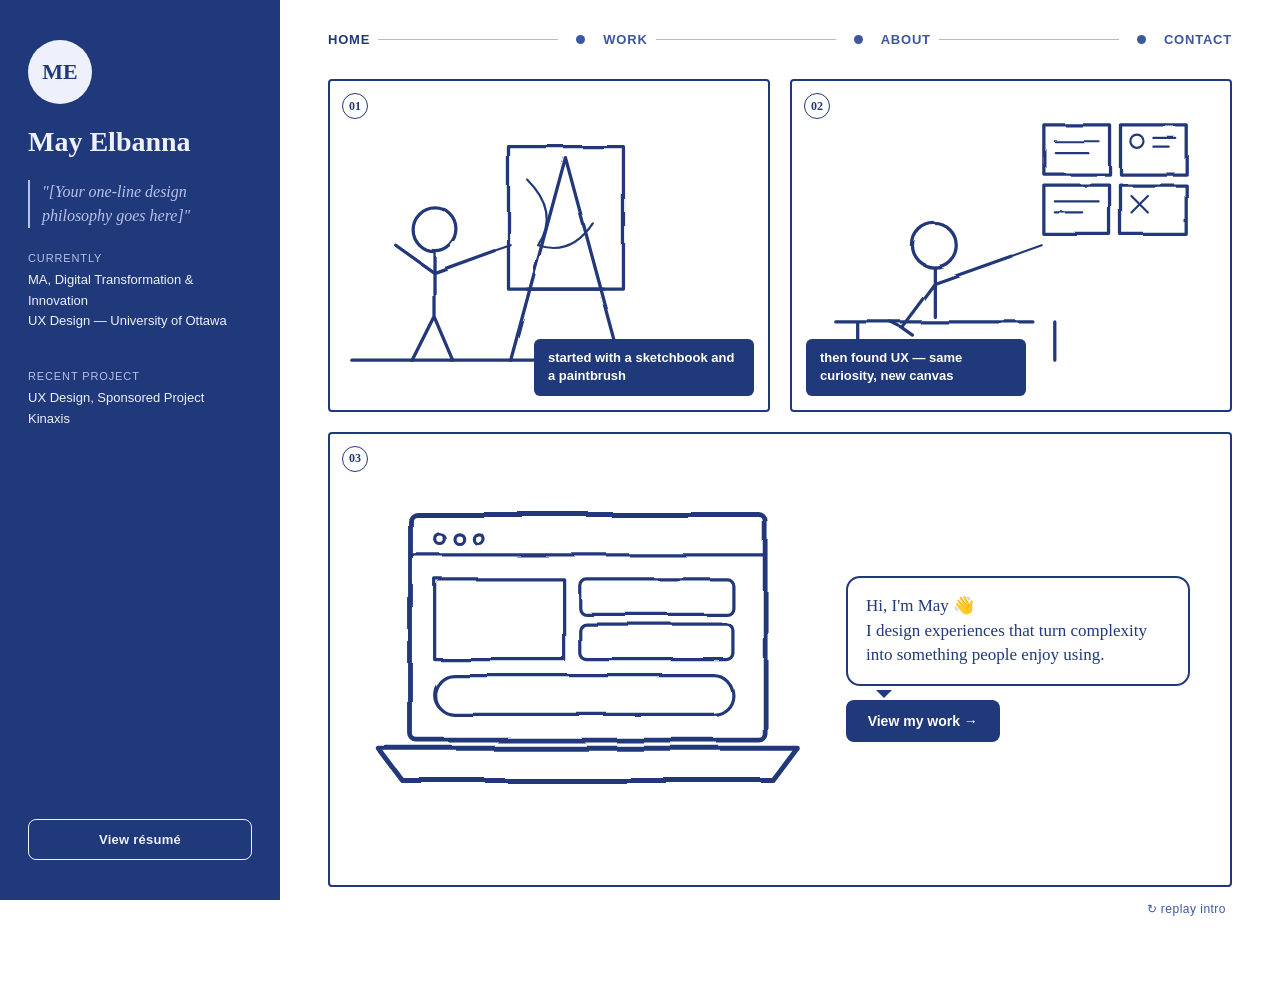
==== index.html @ 6a93ee84 "Add files via upload" ====
<!doctype html>
<html lang="en">
<head>
<meta charset="utf-8">
<meta name="viewport" content="width=device-width, initial-scale=1">
<title>May Elbanna — UX Designer</title>
<link rel="stylesheet" href="styles.css">
</head>
<body>
<div class="layout">

  <aside class="sidebar">
    <a href="index.html" class="avatar">ME</a>
    <h1><a href="index.html">May Elbanna</a></h1>
    <p class="tagline">"[Your one-line design philosophy goes here]"</p>

    <div class="meta-block">
      <div class="meta-label">Currently</div>
      <div>MA, Digital Transformation &amp; Innovation<br>UX Design — University of Ottawa</div>
    </div>

    <div class="meta-block">
      <div class="meta-label">Recent project</div>
      <div>UX Design, Sponsored Project<br>Kinaxis</div>
    </div>

    <div class="sidebar-spacer"></div>
    <a href="resume.pdf" class="resume-btn">View résumé</a>
  </aside>

  <main>
    <nav class="topnav" aria-label="Section navigation">
      <div class="nav-item"><a href="index.html" class="active">home</a></div>
      <div class="nav-line"></div>
      <div class="nav-item"><span class="nav-dot"></span><a href="work.html">work</a></div>
      <div class="nav-line"></div>
      <div class="nav-item"><span class="nav-dot"></span><a href="about.html">about</a></div>
      <div class="nav-line"></div>
      <div class="nav-item"><span class="nav-dot"></span><a href="contact.html">contact</a></div>
    </nav>

    <h2 style="position:absolute;left:-9999px;">May Elbanna — introduction comic strip</h2>

    <div class="comic" id="comicStrip">

      <!-- Panel 1: Fine Arts era -->
      <div class="panel panel-1">
        <span class="panel-number">01</span>
        <svg viewBox="0 0 400 300" role="img" aria-label="Illustration of May painting at an easel">
          <defs>
            <filter id="sketchy1" x="-20%" y="-20%" width="140%" height="140%">
              <feTurbulence type="fractalNoise" baseFrequency="0.018" numOctaves="2" seed="4" result="noise"/>
              <feDisplacementMap in="SourceGraphic" in2="noise" scale="3"/>
            </filter>
          </defs>
          <g fill="none" stroke="var(--ink)" stroke-width="3" stroke-linecap="round" stroke-linejoin="round" filter="url(#sketchy1)">
            <line x1="20" y1="255" x2="380" y2="255"/>
            <path d="M215,70 L165,255 M215,70 L265,255 M180,190 L250,190"/>
            <rect x="163" y="60" width="105" height="130"/>
            <path d="M180,90 Q210,120 190,150 Q220,160 240,130" stroke-width="2"/>
            <circle cx="95" cy="135" r="20"/>
            <path d="M95,155 L95,215 M95,175 L60,150 M95,175 L150,155 M95,215 L75,255 M95,215 L112,255"/>
            <path d="M150,155 L165,150" stroke-width="2"/>
          </g>
        </svg>
        <div class="panel-caption">started with a sketchbook and a paintbrush</div>
      </div>

      <!-- Panel 2: transition to UX -->
      <div class="panel panel-2">
        <span class="panel-number">02</span>
        <svg viewBox="0 0 400 300" role="img" aria-label="Illustration of May pinning wireframe sketches to a wall">
          <defs>
            <filter id="sketchy2" x="-20%" y="-20%" width="140%" height="140%">
              <feTurbulence type="fractalNoise" baseFrequency="0.018" numOctaves="2" seed="9" result="noise"/>
              <feDisplacementMap in="SourceGraphic" in2="noise" scale="3"/>
            </filter>
          </defs>
          <g fill="none" stroke="var(--ink)" stroke-width="3" stroke-linecap="round" stroke-linejoin="round" filter="url(#sketchy2)">
            <rect x="230" y="40" width="60" height="45"/>
            <path d="M240,55 h40 M240,65 h30" stroke-width="2"/>
            <rect x="300" y="40" width="60" height="45"/>
            <circle cx="315" cy="55" r="6" stroke-width="2"/>
            <path d="M330,52 h20 M330,60 h14" stroke-width="2"/>
            <rect x="230" y="95" width="60" height="45"/>
            <path d="M240,110 h40 M240,120 h25" stroke-width="2"/>
            <rect x="300" y="95" width="60" height="45"/>
            <path d="M310,105 l15,15 M325,105 l-15,15" stroke-width="2"/>
            <path d="M40,220 h180 M60,220 v35 M240,220 v35"/>
            <circle cx="130" cy="150" r="20"/>
            <path d="M130,170 L130,215 M130,185 L100,225 M130,185 L200,160 M100,225 L90,220 M100,225 L110,232"/>
            <path d="M200,160 L228,150" stroke-width="2"/>
          </g>
        </svg>
        <div class="panel-caption">then found UX — same curiosity, new canvas</div>
      </div>

      <!-- Panel 3: now / UX screen + CTA -->
      <div class="panel panel-3">
        <span class="panel-number">03</span>
        <svg viewBox="0 0 300 260" role="img" aria-label="Illustration of a laptop showing a simple interface">
          <defs>
            <filter id="sketchy3" x="-20%" y="-20%" width="140%" height="140%">
              <feTurbulence type="fractalNoise" baseFrequency="0.018" numOctaves="2" seed="14" result="noise"/>
              <feDisplacementMap in="SourceGraphic" in2="noise" scale="3"/>
            </filter>
          </defs>
          <g fill="none" stroke="var(--ink)" stroke-width="3" stroke-linecap="round" stroke-linejoin="round" filter="url(#sketchy3)">
            <rect x="40" y="40" width="220" height="140" rx="4"/>
            <path d="M20,185 h260 l-15,20 h-230 z"/>
            <circle cx="58" cy="55" r="3" stroke-width="2"/>
            <circle cx="70" cy="55" r="3" stroke-width="2"/>
            <circle cx="82" cy="55" r="3" stroke-width="2"/>
            <line x1="40" y1="65" x2="260" y2="65" stroke-width="2"/>
            <rect x="55" y="80" width="80" height="50" stroke-width="2"/>
            <rect x="145" y="80" width="95" height="22" rx="4" stroke-width="2"/>
            <rect x="145" y="108" width="95" height="22" rx="4" stroke-width="2"/>
            <rect x="55" y="140" width="185" height="24" rx="12" stroke-width="2"/>
          </g>
        </svg>
        <div class="panel-3-copy">
          <div class="bubble">Hi, I'm May 👋<br>I design experiences that turn complexity into something people enjoy using.</div>
          <a href="work.html" class="cta">View my work →</a>
        </div>
      </div>

    </div>

    <div class="replay-row">
      <button class="replay-btn" id="replayBtn" aria-label="Replay intro animation">↻ replay intro</button>
    </div>

  </main>
</div>

<script>
  document.getElementById('replayBtn').addEventListener('click', function(){
    var animated = document.querySelectorAll('.panel, .bubble, .cta');
    animated.forEach(function(el){
      el.style.animation = 'none';
      void el.offsetWidth;
      el.style.animation = '';
    });
  });
</script>
</body>
</html>
---- styles.css ----
:root{
  --ink:#20397a;
  --ink-soft:#3c56a0;
  --bg:#ffffff;
  --panel-bg:#ffffff;
  --sidebar-bg:#20397a;
  --sidebar-text:#eef1fb;
  --sidebar-text-dim:#b7c2e8;
  --caption-bg:#20397a;
  --caption-text:#ffffff;
  --button-bg:#20397a;
  --button-text:#ffffff;
  --card-dash:#3c56a0;
  --font-display: Georgia, 'Times New Roman', serif;
  --font-body: -apple-system, BlinkMacSystemFont, 'Segoe UI', sans-serif;
}
@media (prefers-color-scheme: dark){
  :root:not([data-theme="light"]){
    --ink:#b9c8f5;
    --ink-soft:#8ea0da;
    --bg:#0e1424;
    --panel-bg:#141b30;
    --sidebar-bg:#0a0f1e;
    --sidebar-text:#e7ebfa;
    --sidebar-text-dim:#8b96c0;
    --caption-bg:#b9c8f5;
    --caption-text:#0e1424;
    --button-bg:#b9c8f5;
    --button-text:#0e1424;
    --card-dash:#3c4f8f;
  }
}
:root[data-theme="dark"]{
  --ink:#b9c8f5;
  --ink-soft:#8ea0da;
  --bg:#0e1424;
  --panel-bg:#141b30;
  --sidebar-bg:#0a0f1e;
  --sidebar-text:#e7ebfa;
  --sidebar-text-dim:#8b96c0;
  --caption-bg:#b9c8f5;
  --caption-text:#0e1424;
  --button-bg:#b9c8f5;
  --button-text:#0e1424;
  --card-dash:#3c4f8f;
}

*{box-sizing:border-box;}
body{
  margin:0;
  background:var(--bg);
  font-family:var(--font-body);
  color:var(--ink);
}
a{color:inherit;}

.layout{
  display:grid;
  grid-template-columns:280px 1fr;
  min-height:100vh;
}

/* ---------- Sidebar ---------- */
.sidebar{
  background:var(--sidebar-bg);
  color:var(--sidebar-text);
  padding:40px 28px;
  display:flex;
  flex-direction:column;
  gap:22px;
  position:sticky;
  top:0;
  height:100vh;
}
.avatar{
  width:64px;height:64px;border-radius:50%;
  background:var(--sidebar-text);
  color:var(--sidebar-bg);
  display:flex;align-items:center;justify-content:center;
  font-family:var(--font-display);
  font-size:22px;font-weight:700;
  flex-shrink:0;
  text-decoration:none;
}
.sidebar h1{
  font-family:var(--font-display);
  font-size:28px;
  line-height:1.15;
  margin:0;
}
.sidebar h1 a{text-decoration:none;}
.tagline{
  font-family:var(--font-display);
  font-style:italic;
  font-size:16px;
  line-height:1.5;
  color:var(--sidebar-text-dim);
  margin:0;
  border-left:2px solid var(--sidebar-text-dim);
  padding-left:12px;
}
.meta-block{font-size:13px;line-height:1.6;}
.meta-label{
  text-transform:uppercase;
  letter-spacing:.08em;
  font-size:11px;
  color:var(--sidebar-text-dim);
  margin-bottom:2px;
}
.meta-block + .meta-block{margin-top:14px;}
.sidebar-spacer{flex:1;}
.resume-btn{
  display:inline-block;
  text-align:center;
  padding:12px 16px;
  border:1.5px solid var(--sidebar-text);
  border-radius:8px;
  text-decoration:none;
  font-size:13px;
  font-weight:600;
  letter-spacing:.02em;
}
.resume-btn:hover{background:var(--sidebar-text);color:var(--sidebar-bg);}

/* ---------- Main / Nav ---------- */
main{padding:0 0 80px;}
.topnav{
  display:flex;
  align-items:center;
  gap:0;
  padding:32px 48px 8px;
}
.topnav a{
  text-decoration:none;
  font-size:13px;
  letter-spacing:.06em;
  text-transform:uppercase;
  color:var(--ink-soft);
  font-weight:600;
}
.topnav a.active{color:var(--ink);}
.nav-dot{
  width:9px;height:9px;border-radius:50%;
  background:var(--ink-soft);
  margin:0 10px;
  flex-shrink:0;
}
.nav-dot.active{background:var(--ink);width:12px;height:12px;}
.nav-line{flex:1;height:1px;background:var(--ink-soft);opacity:.4;margin:0 8px;}
.nav-item{display:flex;align-items:center;gap:8px;}

/* ---------- Comic strip (home only) ---------- */
.comic{
  padding:24px 48px 0;
  display:grid;
  grid-template-columns:1fr 1fr;
  grid-template-rows:auto auto;
  gap:20px;
}
.panel{
  background:var(--panel-bg);
  border:2px solid var(--ink);
  border-radius:4px;
  position:relative;
  overflow:hidden;
  opacity:0;
  transform:translateY(24px);
  animation:panelIn .6s ease forwards;
}
.panel-1{animation-delay:.1s;}
.panel-2{animation-delay:.4s;}
.panel-3{grid-column:1 / -1;animation-delay:.7s;}
@keyframes panelIn{
  to{opacity:1;transform:translateY(0);}
}
.panel-number{
  position:absolute;top:12px;left:12px;
  width:26px;height:26px;border-radius:50%;
  border:1.5px solid var(--ink);
  display:flex;align-items:center;justify-content:center;
  font-size:12px;font-weight:700;
  font-family:var(--font-display);
  background:var(--panel-bg);
  z-index:2;
}
.panel svg{display:block;width:100%;height:auto;}
.panel-caption{
  position:absolute;
  background:var(--caption-bg);
  color:var(--caption-text);
  font-size:13px;
  font-weight:600;
  line-height:1.4;
  padding:10px 14px;
  border-radius:6px;
  max-width:220px;
}
.panel-1 .panel-caption{bottom:14px;right:14px;}
.panel-2 .panel-caption{bottom:14px;left:14px;}

.panel-3{display:grid;grid-template-columns:1.3fr 1fr;align-items:center;padding:8px;}
.panel-3 svg{padding:8px;}
.panel-3-copy{
  display:flex;flex-direction:column;
  gap:14px;
  padding:16px 32px 16px 8px;
}
.bubble{
  background:var(--panel-bg);
  border:2px solid var(--ink);
  border-radius:14px;
  padding:16px 18px;
  font-family:var(--font-display);
  font-size:17px;
  line-height:1.45;
  position:relative;
  opacity:0;
  transform:scale(.6);
  animation:bubblePop .5s ease forwards;
  animation-delay:1.3s;
}
.bubble::after{
  content:"";
  position:absolute;
  left:28px;bottom:-14px;
  width:0;height:0;
  border:8px solid transparent;
  border-top-color:var(--ink);
  border-bottom:0;
}
@keyframes bubblePop{
  0%{opacity:0;transform:scale(.6);}
  70%{opacity:1;transform:scale(1.06);}
  100%{opacity:1;transform:scale(1);}
}
.cta{
  display:inline-flex;
  align-items:center;
  gap:8px;
  width:fit-content;
  background:var(--button-bg);
  color:var(--button-text);
  border:none;
  border-radius:8px;
  padding:13px 22px;
  font-size:14px;
  font-weight:700;
  text-decoration:none;
  cursor:pointer;
  opacity:0;
  animation:panelIn .5s ease forwards;
  animation-delay:1.6s;
}
.cta:hover{opacity:.85 !important;}

.replay-row{
  padding:14px 48px 0;
  display:flex;justify-content:flex-end;
}
.replay-btn{
  background:none;border:none;
  color:var(--ink-soft);
  font-size:12px;
  letter-spacing:.04em;
  cursor:pointer;
  display:flex;align-items:center;gap:6px;
}
.replay-btn:hover{color:var(--ink);}

/* ---------- Generic page header ---------- */
.page-header{padding:24px 48px 0;}
.page-header h2{
  font-family:var(--font-display);
  font-size:32px;
  margin:0 0 8px;
}
.page-header p{
  color:var(--ink-soft);
  font-size:15px;
  max-width:520px;
  line-height:1.6;
  margin:0;
}

/* ---------- Work page: project cards ---------- */
.project-grid{
  padding:32px 48px 0;
  display:grid;
  grid-template-columns:repeat(auto-fill, minmax(280px, 1fr));
  gap:24px;
}
.project-card{
  border:2px solid var(--ink);
  border-radius:8px;
  padding:24px;
  background:var(--panel-bg);
  display:flex;
  flex-direction:column;
  gap:10px;
  min-height:200px;
}
.project-card.placeholder{
  border-style:dashed;
  border-color:var(--card-dash);
  color:var(--ink-soft);
  justify-content:center;
  align-items:center;
  text-align:center;
  font-size:13px;
}
.project-tag{
  font-size:11px;
  text-transform:uppercase;
  letter-spacing:.08em;
  color:var(--ink-soft);
  font-weight:700;
}
.project-card h3{
  font-family:var(--font-display);
  font-size:20px;
  margin:0;
}
.project-card p{
  font-size:14px;
  line-height:1.5;
  color:var(--ink-soft);
  margin:0;
  flex:1;
}
.project-status{
  font-size:12px;
  font-weight:700;
  color:var(--ink);
  text-transform:uppercase;
  letter-spacing:.04em;
}

/* ---------- About page ---------- */
.about-content{
  padding:32px 48px 0;
  display:flex;
  flex-direction:column;
  gap:40px;
  max-width:640px;
}
.about-bio{
  font-size:16px;
  line-height:1.7;
}
.timeline-block h3{
  font-family:var(--font-display);
  font-size:18px;
  margin:0 0 14px;
}
.timeline-item{
  display:grid;
  grid-template-columns:150px 1fr;
  gap:16px;
  font-size:14px;
  padding:10px 0;
  border-bottom:1px solid var(--ink-soft);
}
.timeline-item:last-child{border-bottom:none;}
.timeline-date{color:var(--ink-soft);}
.timeline-role{font-weight:700;}
.timeline-org{color:var(--ink-soft);}

/* ---------- Contact page ---------- */
.contact-content{
  padding:32px 48px 0;
  display:flex;
  flex-direction:column;
  gap:16px;
  max-width:420px;
}
.contact-row{
  display:flex;
  justify-content:space-between;
  align-items:center;
  padding:16px 20px;
  border:2px solid var(--ink);
  border-radius:8px;
  font-size:14px;
  text-decoration:none;
}
.contact-row span:first-child{color:var(--ink-soft);text-transform:uppercase;font-size:11px;letter-spacing:.06em;}
.contact-row span:last-child{font-weight:700;}

@media (max-width:860px){
  .layout{grid-template-columns:1fr;}
  .sidebar{position:relative;height:auto;flex-direction:row;flex-wrap:wrap;align-items:center;}
  .sidebar-spacer{display:none;}
  .comic{grid-template-columns:1fr;padding:20px 20px 0;}
  .panel-3{grid-template-columns:1fr;}
  .topnav{padding:24px 20px 8px;flex-wrap:wrap;}
  .replay-row{padding:14px 20px 0;}
  .page-header{padding:24px 20px 0;}
  .project-grid{padding:24px 20px 0;}
  .about-content{padding:24px 20px 0;}
  .contact-content{padding:24px 20px 0;}
}
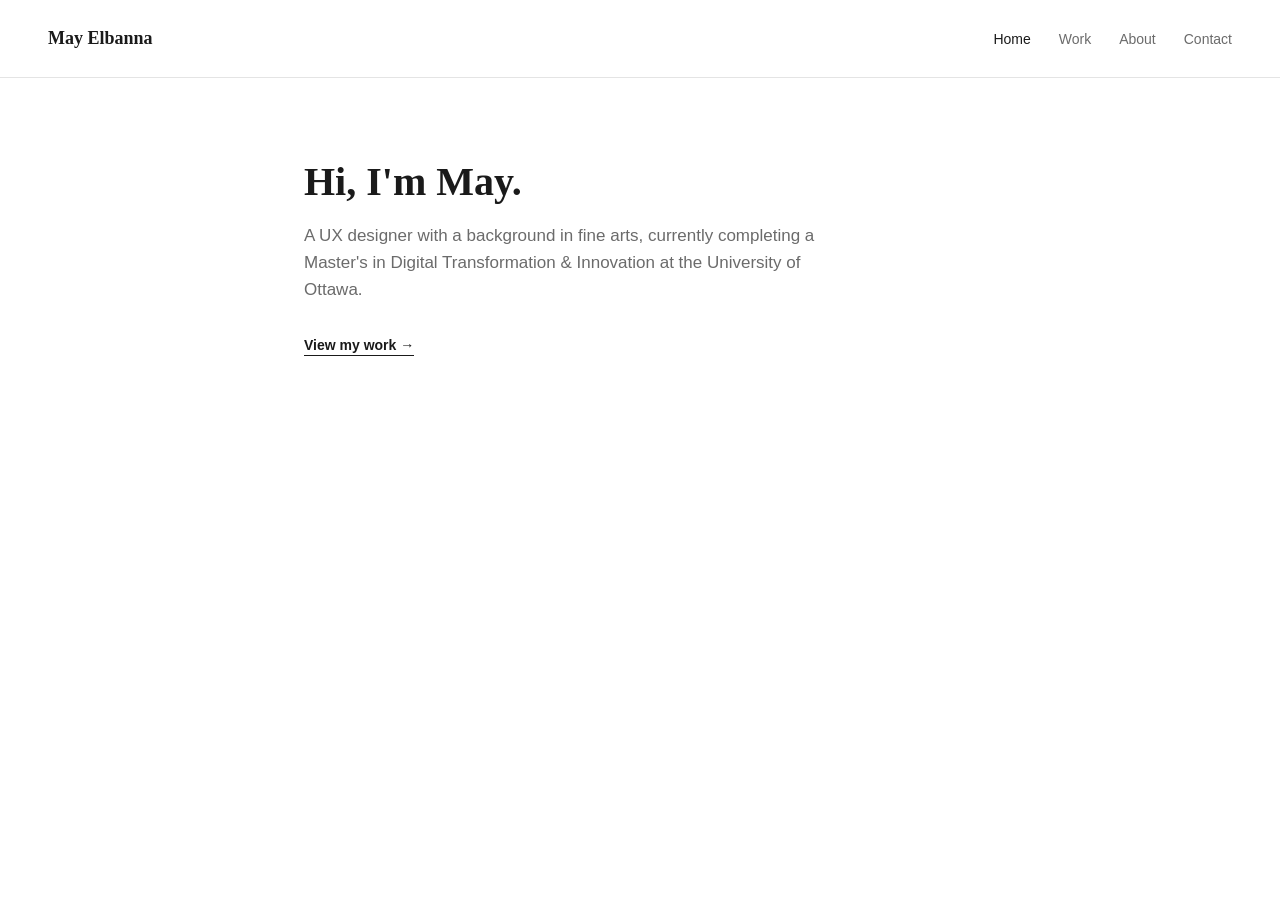
==== commit 21ab00c5: "Add files via upload" ====
--- a/index.html
+++ b/index.html
@@ -7,141 +7,24 @@
 <link rel="stylesheet" href="styles.css">
 </head>
 <body>
-<div class="layout">
 
-  <aside class="sidebar">
-    <a href="index.html" class="avatar">ME</a>
-    <h1><a href="index.html">May Elbanna</a></h1>
-    <p class="tagline">"[Your one-line design philosophy goes here]"</p>
+<nav class="topnav">
+  <a href="index.html" class="name">May Elbanna</a>
+  <div class="links">
+    <a href="index.html" class="nav-link active">Home</a>
+    <a href="work.html" class="nav-link">Work</a>
+    <a href="about.html" class="nav-link">About</a>
+    <a href="contact.html" class="nav-link">Contact</a>
+  </div>
+</nav>
 
-    <div class="meta-block">
-      <div class="meta-label">Currently</div>
-      <div>MA, Digital Transformation &amp; Innovation<br>UX Design — University of Ottawa</div>
-    </div>
+<main>
+  <div class="hero">
+    <h1>Hi, I'm May.</h1>
+    <p>A UX designer with a background in fine arts, currently completing a Master's in Digital Transformation &amp; Innovation at the University of Ottawa.</p>
+    <a href="work.html" class="cta">View my work →</a>
+  </div>
+</main>
 
-    <div class="meta-block">
-      <div class="meta-label">Recent project</div>
-      <div>UX Design, Sponsored Project<br>Kinaxis</div>
-    </div>
-
-    <div class="sidebar-spacer"></div>
-    <a href="resume.pdf" class="resume-btn">View résumé</a>
-  </aside>
-
-  <main>
-    <nav class="topnav" aria-label="Section navigation">
-      <div class="nav-item"><a href="index.html" class="active">home</a></div>
-      <div class="nav-line"></div>
-      <div class="nav-item"><span class="nav-dot"></span><a href="work.html">work</a></div>
-      <div class="nav-line"></div>
-      <div class="nav-item"><span class="nav-dot"></span><a href="about.html">about</a></div>
-      <div class="nav-line"></div>
-      <div class="nav-item"><span class="nav-dot"></span><a href="contact.html">contact</a></div>
-    </nav>
-
-    <h2 style="position:absolute;left:-9999px;">May Elbanna — introduction comic strip</h2>
-
-    <div class="comic" id="comicStrip">
-
-      <!-- Panel 1: Fine Arts era -->
-      <div class="panel panel-1">
-        <span class="panel-number">01</span>
-        <svg viewBox="0 0 400 300" role="img" aria-label="Illustration of May painting at an easel">
-          <defs>
-            <filter id="sketchy1" x="-20%" y="-20%" width="140%" height="140%">
-              <feTurbulence type="fractalNoise" baseFrequency="0.018" numOctaves="2" seed="4" result="noise"/>
-              <feDisplacementMap in="SourceGraphic" in2="noise" scale="3"/>
-            </filter>
-          </defs>
-          <g fill="none" stroke="var(--ink)" stroke-width="3" stroke-linecap="round" stroke-linejoin="round" filter="url(#sketchy1)">
-            <line x1="20" y1="255" x2="380" y2="255"/>
-            <path d="M215,70 L165,255 M215,70 L265,255 M180,190 L250,190"/>
-            <rect x="163" y="60" width="105" height="130"/>
-            <path d="M180,90 Q210,120 190,150 Q220,160 240,130" stroke-width="2"/>
-            <circle cx="95" cy="135" r="20"/>
-            <path d="M95,155 L95,215 M95,175 L60,150 M95,175 L150,155 M95,215 L75,255 M95,215 L112,255"/>
-            <path d="M150,155 L165,150" stroke-width="2"/>
-          </g>
-        </svg>
-        <div class="panel-caption">started with a sketchbook and a paintbrush</div>
-      </div>
-
-      <!-- Panel 2: transition to UX -->
-      <div class="panel panel-2">
-        <span class="panel-number">02</span>
-        <svg viewBox="0 0 400 300" role="img" aria-label="Illustration of May pinning wireframe sketches to a wall">
-          <defs>
-            <filter id="sketchy2" x="-20%" y="-20%" width="140%" height="140%">
-              <feTurbulence type="fractalNoise" baseFrequency="0.018" numOctaves="2" seed="9" result="noise"/>
-              <feDisplacementMap in="SourceGraphic" in2="noise" scale="3"/>
-            </filter>
-          </defs>
-          <g fill="none" stroke="var(--ink)" stroke-width="3" stroke-linecap="round" stroke-linejoin="round" filter="url(#sketchy2)">
-            <rect x="230" y="40" width="60" height="45"/>
-            <path d="M240,55 h40 M240,65 h30" stroke-width="2"/>
-            <rect x="300" y="40" width="60" height="45"/>
-            <circle cx="315" cy="55" r="6" stroke-width="2"/>
-            <path d="M330,52 h20 M330,60 h14" stroke-width="2"/>
-            <rect x="230" y="95" width="60" height="45"/>
-            <path d="M240,110 h40 M240,120 h25" stroke-width="2"/>
-            <rect x="300" y="95" width="60" height="45"/>
-            <path d="M310,105 l15,15 M325,105 l-15,15" stroke-width="2"/>
-            <path d="M40,220 h180 M60,220 v35 M240,220 v35"/>
-            <circle cx="130" cy="150" r="20"/>
-            <path d="M130,170 L130,215 M130,185 L100,225 M130,185 L200,160 M100,225 L90,220 M100,225 L110,232"/>
-            <path d="M200,160 L228,150" stroke-width="2"/>
-          </g>
-        </svg>
-        <div class="panel-caption">then found UX — same curiosity, new canvas</div>
-      </div>
-
-      <!-- Panel 3: now / UX screen + CTA -->
-      <div class="panel panel-3">
-        <span class="panel-number">03</span>
-        <svg viewBox="0 0 300 260" role="img" aria-label="Illustration of a laptop showing a simple interface">
-          <defs>
-            <filter id="sketchy3" x="-20%" y="-20%" width="140%" height="140%">
-              <feTurbulence type="fractalNoise" baseFrequency="0.018" numOctaves="2" seed="14" result="noise"/>
-              <feDisplacementMap in="SourceGraphic" in2="noise" scale="3"/>
-            </filter>
-          </defs>
-          <g fill="none" stroke="var(--ink)" stroke-width="3" stroke-linecap="round" stroke-linejoin="round" filter="url(#sketchy3)">
-            <rect x="40" y="40" width="220" height="140" rx="4"/>
-            <path d="M20,185 h260 l-15,20 h-230 z"/>
-            <circle cx="58" cy="55" r="3" stroke-width="2"/>
-            <circle cx="70" cy="55" r="3" stroke-width="2"/>
-            <circle cx="82" cy="55" r="3" stroke-width="2"/>
-            <line x1="40" y1="65" x2="260" y2="65" stroke-width="2"/>
-            <rect x="55" y="80" width="80" height="50" stroke-width="2"/>
-            <rect x="145" y="80" width="95" height="22" rx="4" stroke-width="2"/>
-            <rect x="145" y="108" width="95" height="22" rx="4" stroke-width="2"/>
-            <rect x="55" y="140" width="185" height="24" rx="12" stroke-width="2"/>
-          </g>
-        </svg>
-        <div class="panel-3-copy">
-          <div class="bubble">Hi, I'm May 👋<br>I design experiences that turn complexity into something people enjoy using.</div>
-          <a href="work.html" class="cta">View my work →</a>
-        </div>
-      </div>
-
-    </div>
-
-    <div class="replay-row">
-      <button class="replay-btn" id="replayBtn" aria-label="Replay intro animation">↻ replay intro</button>
-    </div>
-
-  </main>
-</div>
-
-<script>
-  document.getElementById('replayBtn').addEventListener('click', function(){
-    var animated = document.querySelectorAll('.panel, .bubble, .cta');
-    animated.forEach(function(el){
-      el.style.animation = 'none';
-      void el.offsetWidth;
-      el.style.animation = '';
-    });
-  });
-</script>
 </body>
 </html>
--- a/styles.css
+++ b/styles.css
@@ -1,48 +1,27 @@
 :root{
-  --ink:#20397a;
-  --ink-soft:#3c56a0;
+  --ink:#1a1a1a;
+  --ink-soft:#6b6b6b;
   --bg:#ffffff;
-  --panel-bg:#ffffff;
-  --sidebar-bg:#20397a;
-  --sidebar-text:#eef1fb;
-  --sidebar-text-dim:#b7c2e8;
-  --caption-bg:#20397a;
-  --caption-text:#ffffff;
-  --button-bg:#20397a;
-  --button-text:#ffffff;
-  --card-dash:#3c56a0;
+  --line:#e4e4e4;
+  --accent:#1a1a1a;
   --font-display: Georgia, 'Times New Roman', serif;
   --font-body: -apple-system, BlinkMacSystemFont, 'Segoe UI', sans-serif;
 }
 @media (prefers-color-scheme: dark){
   :root:not([data-theme="light"]){
-    --ink:#b9c8f5;
-    --ink-soft:#8ea0da;
-    --bg:#0e1424;
-    --panel-bg:#141b30;
-    --sidebar-bg:#0a0f1e;
-    --sidebar-text:#e7ebfa;
-    --sidebar-text-dim:#8b96c0;
-    --caption-bg:#b9c8f5;
-    --caption-text:#0e1424;
-    --button-bg:#b9c8f5;
-    --button-text:#0e1424;
-    --card-dash:#3c4f8f;
+    --ink:#ededed;
+    --ink-soft:#9a9a9a;
+    --bg:#121212;
+    --line:#2a2a2a;
+    --accent:#ededed;
   }
 }
 :root[data-theme="dark"]{
-  --ink:#b9c8f5;
-  --ink-soft:#8ea0da;
-  --bg:#0e1424;
-  --panel-bg:#141b30;
-  --sidebar-bg:#0a0f1e;
-  --sidebar-text:#e7ebfa;
-  --sidebar-text-dim:#8b96c0;
-  --caption-bg:#b9c8f5;
-  --caption-text:#0e1424;
-  --button-bg:#b9c8f5;
-  --button-text:#0e1424;
-  --card-dash:#3c4f8f;
+  --ink:#ededed;
+  --ink-soft:#9a9a9a;
+  --bg:#121212;
+  --line:#2a2a2a;
+  --accent:#ededed;
 }
 
 *{box-sizing:border-box;}
@@ -54,224 +33,69 @@
 }
 a{color:inherit;}
 
-.layout{
-  display:grid;
-  grid-template-columns:280px 1fr;
-  min-height:100vh;
-}
-
-/* ---------- Sidebar ---------- */
-.sidebar{
-  background:var(--sidebar-bg);
-  color:var(--sidebar-text);
-  padding:40px 28px;
-  display:flex;
-  flex-direction:column;
-  gap:22px;
-  position:sticky;
-  top:0;
-  height:100vh;
-}
-.avatar{
-  width:64px;height:64px;border-radius:50%;
-  background:var(--sidebar-text);
-  color:var(--sidebar-bg);
-  display:flex;align-items:center;justify-content:center;
-  font-family:var(--font-display);
-  font-size:22px;font-weight:700;
-  flex-shrink:0;
-  text-decoration:none;
-}
-.sidebar h1{
+/* ---------- Top nav ---------- */
+.topnav{
+  display:flex;
+  align-items:center;
+  justify-content:space-between;
+  padding:28px 48px;
+  border-bottom:1px solid var(--line);
+}
+.topnav .name{
+  font-family:var(--font-display);
+  font-size:18px;
+  text-decoration:none;
+  font-weight:600;
+}
+.topnav .links{
+  display:flex;
+  gap:28px;
+}
+.topnav a.nav-link{
+  text-decoration:none;
+  font-size:14px;
+  color:var(--ink-soft);
+}
+.topnav a.nav-link.active,
+.topnav a.nav-link:hover{
+  color:var(--ink);
+}
+
+main{
+  max-width:720px;
+  margin:0 auto;
+  padding:80px 24px 100px;
+}
+
+/* ---------- Home ---------- */
+.hero h1{
+  font-family:var(--font-display);
+  font-size:40px;
+  line-height:1.2;
+  margin:0 0 16px;
+}
+.hero p{
+  font-size:17px;
+  line-height:1.6;
+  color:var(--ink-soft);
+  max-width:520px;
+  margin:0 0 32px;
+}
+.hero .cta{
+  display:inline-block;
+  text-decoration:none;
+  font-size:14px;
+  font-weight:600;
+  color:var(--ink);
+  border-bottom:1.5px solid var(--ink);
+  padding-bottom:2px;
+}
+.hero .cta:hover{opacity:.7;}
+
+/* ---------- Generic page header ---------- */
+.page-header h2{
   font-family:var(--font-display);
   font-size:28px;
-  line-height:1.15;
-  margin:0;
-}
-.sidebar h1 a{text-decoration:none;}
-.tagline{
-  font-family:var(--font-display);
-  font-style:italic;
-  font-size:16px;
-  line-height:1.5;
-  color:var(--sidebar-text-dim);
-  margin:0;
-  border-left:2px solid var(--sidebar-text-dim);
-  padding-left:12px;
-}
-.meta-block{font-size:13px;line-height:1.6;}
-.meta-label{
-  text-transform:uppercase;
-  letter-spacing:.08em;
-  font-size:11px;
-  color:var(--sidebar-text-dim);
-  margin-bottom:2px;
-}
-.meta-block + .meta-block{margin-top:14px;}
-.sidebar-spacer{flex:1;}
-.resume-btn{
-  display:inline-block;
-  text-align:center;
-  padding:12px 16px;
-  border:1.5px solid var(--sidebar-text);
-  border-radius:8px;
-  text-decoration:none;
-  font-size:13px;
-  font-weight:600;
-  letter-spacing:.02em;
-}
-.resume-btn:hover{background:var(--sidebar-text);color:var(--sidebar-bg);}
-
-/* ---------- Main / Nav ---------- */
-main{padding:0 0 80px;}
-.topnav{
-  display:flex;
-  align-items:center;
-  gap:0;
-  padding:32px 48px 8px;
-}
-.topnav a{
-  text-decoration:none;
-  font-size:13px;
-  letter-spacing:.06em;
-  text-transform:uppercase;
-  color:var(--ink-soft);
-  font-weight:600;
-}
-.topnav a.active{color:var(--ink);}
-.nav-dot{
-  width:9px;height:9px;border-radius:50%;
-  background:var(--ink-soft);
-  margin:0 10px;
-  flex-shrink:0;
-}
-.nav-dot.active{background:var(--ink);width:12px;height:12px;}
-.nav-line{flex:1;height:1px;background:var(--ink-soft);opacity:.4;margin:0 8px;}
-.nav-item{display:flex;align-items:center;gap:8px;}
-
-/* ---------- Comic strip (home only) ---------- */
-.comic{
-  padding:24px 48px 0;
-  display:grid;
-  grid-template-columns:1fr 1fr;
-  grid-template-rows:auto auto;
-  gap:20px;
-}
-.panel{
-  background:var(--panel-bg);
-  border:2px solid var(--ink);
-  border-radius:4px;
-  position:relative;
-  overflow:hidden;
-  opacity:0;
-  transform:translateY(24px);
-  animation:panelIn .6s ease forwards;
-}
-.panel-1{animation-delay:.1s;}
-.panel-2{animation-delay:.4s;}
-.panel-3{grid-column:1 / -1;animation-delay:.7s;}
-@keyframes panelIn{
-  to{opacity:1;transform:translateY(0);}
-}
-.panel-number{
-  position:absolute;top:12px;left:12px;
-  width:26px;height:26px;border-radius:50%;
-  border:1.5px solid var(--ink);
-  display:flex;align-items:center;justify-content:center;
-  font-size:12px;font-weight:700;
-  font-family:var(--font-display);
-  background:var(--panel-bg);
-  z-index:2;
-}
-.panel svg{display:block;width:100%;height:auto;}
-.panel-caption{
-  position:absolute;
-  background:var(--caption-bg);
-  color:var(--caption-text);
-  font-size:13px;
-  font-weight:600;
-  line-height:1.4;
-  padding:10px 14px;
-  border-radius:6px;
-  max-width:220px;
-}
-.panel-1 .panel-caption{bottom:14px;right:14px;}
-.panel-2 .panel-caption{bottom:14px;left:14px;}
-
-.panel-3{display:grid;grid-template-columns:1.3fr 1fr;align-items:center;padding:8px;}
-.panel-3 svg{padding:8px;}
-.panel-3-copy{
-  display:flex;flex-direction:column;
-  gap:14px;
-  padding:16px 32px 16px 8px;
-}
-.bubble{
-  background:var(--panel-bg);
-  border:2px solid var(--ink);
-  border-radius:14px;
-  padding:16px 18px;
-  font-family:var(--font-display);
-  font-size:17px;
-  line-height:1.45;
-  position:relative;
-  opacity:0;
-  transform:scale(.6);
-  animation:bubblePop .5s ease forwards;
-  animation-delay:1.3s;
-}
-.bubble::after{
-  content:"";
-  position:absolute;
-  left:28px;bottom:-14px;
-  width:0;height:0;
-  border:8px solid transparent;
-  border-top-color:var(--ink);
-  border-bottom:0;
-}
-@keyframes bubblePop{
-  0%{opacity:0;transform:scale(.6);}
-  70%{opacity:1;transform:scale(1.06);}
-  100%{opacity:1;transform:scale(1);}
-}
-.cta{
-  display:inline-flex;
-  align-items:center;
-  gap:8px;
-  width:fit-content;
-  background:var(--button-bg);
-  color:var(--button-text);
-  border:none;
-  border-radius:8px;
-  padding:13px 22px;
-  font-size:14px;
-  font-weight:700;
-  text-decoration:none;
-  cursor:pointer;
-  opacity:0;
-  animation:panelIn .5s ease forwards;
-  animation-delay:1.6s;
-}
-.cta:hover{opacity:.85 !important;}
-
-.replay-row{
-  padding:14px 48px 0;
-  display:flex;justify-content:flex-end;
-}
-.replay-btn{
-  background:none;border:none;
-  color:var(--ink-soft);
-  font-size:12px;
-  letter-spacing:.04em;
-  cursor:pointer;
-  display:flex;align-items:center;gap:6px;
-}
-.replay-btn:hover{color:var(--ink);}
-
-/* ---------- Generic page header ---------- */
-.page-header{padding:24px 48px 0;}
-.page-header h2{
-  font-family:var(--font-display);
-  font-size:32px;
   margin:0 0 8px;
 }
 .page-header p{
@@ -279,69 +103,54 @@
   font-size:15px;
   max-width:520px;
   line-height:1.6;
-  margin:0;
-}
-
-/* ---------- Work page: project cards ---------- */
-.project-grid{
-  padding:32px 48px 0;
-  display:grid;
-  grid-template-columns:repeat(auto-fill, minmax(280px, 1fr));
-  gap:24px;
-}
-.project-card{
-  border:2px solid var(--ink);
-  border-radius:8px;
-  padding:24px;
-  background:var(--panel-bg);
-  display:flex;
-  flex-direction:column;
-  gap:10px;
-  min-height:200px;
-}
-.project-card.placeholder{
-  border-style:dashed;
-  border-color:var(--card-dash);
-  color:var(--ink-soft);
-  justify-content:center;
-  align-items:center;
-  text-align:center;
-  font-size:13px;
+  margin:0 0 40px;
+}
+
+/* ---------- Work page: project list ---------- */
+.project-list{
+  display:flex;
+  flex-direction:column;
+}
+.project-item{
+  padding:28px 0;
+  border-top:1px solid var(--line);
+  display:flex;
+  flex-direction:column;
+  gap:6px;
+}
+.project-item:last-child{border-bottom:1px solid var(--line);}
+.project-item.placeholder{
+  color:var(--ink-soft);
+  font-size:14px;
 }
 .project-tag{
-  font-size:11px;
+  font-size:12px;
   text-transform:uppercase;
-  letter-spacing:.08em;
-  color:var(--ink-soft);
-  font-weight:700;
-}
-.project-card h3{
+  letter-spacing:.06em;
+  color:var(--ink-soft);
+}
+.project-item h3{
   font-family:var(--font-display);
   font-size:20px;
   margin:0;
 }
-.project-card p{
+.project-item p{
   font-size:14px;
   line-height:1.5;
   color:var(--ink-soft);
   margin:0;
-  flex:1;
 }
 .project-status{
   font-size:12px;
-  font-weight:700;
-  color:var(--ink);
-  text-transform:uppercase;
-  letter-spacing:.04em;
+  font-weight:600;
+  color:var(--ink);
 }
 
 /* ---------- About page ---------- */
 .about-content{
-  padding:32px 48px 0;
   display:flex;
   flex-direction:column;
   gap:40px;
-  max-width:640px;
 }
 .about-bio{
   font-size:16px;
@@ -349,53 +158,43 @@
 }
 .timeline-block h3{
   font-family:var(--font-display);
-  font-size:18px;
+  font-size:16px;
   margin:0 0 14px;
 }
 .timeline-item{
   display:grid;
-  grid-template-columns:150px 1fr;
+  grid-template-columns:140px 1fr;
   gap:16px;
   font-size:14px;
   padding:10px 0;
-  border-bottom:1px solid var(--ink-soft);
-}
-.timeline-item:last-child{border-bottom:none;}
+  border-top:1px solid var(--line);
+}
 .timeline-date{color:var(--ink-soft);}
-.timeline-role{font-weight:700;}
+.timeline-role{font-weight:600;}
 .timeline-org{color:var(--ink-soft);}
 
 /* ---------- Contact page ---------- */
 .contact-content{
-  padding:32px 48px 0;
-  display:flex;
-  flex-direction:column;
-  gap:16px;
-  max-width:420px;
+  display:flex;
+  flex-direction:column;
 }
 .contact-row{
   display:flex;
   justify-content:space-between;
   align-items:center;
-  padding:16px 20px;
-  border:2px solid var(--ink);
-  border-radius:8px;
-  font-size:14px;
-  text-decoration:none;
-}
-.contact-row span:first-child{color:var(--ink-soft);text-transform:uppercase;font-size:11px;letter-spacing:.06em;}
-.contact-row span:last-child{font-weight:700;}
-
-@media (max-width:860px){
-  .layout{grid-template-columns:1fr;}
-  .sidebar{position:relative;height:auto;flex-direction:row;flex-wrap:wrap;align-items:center;}
-  .sidebar-spacer{display:none;}
-  .comic{grid-template-columns:1fr;padding:20px 20px 0;}
-  .panel-3{grid-template-columns:1fr;}
-  .topnav{padding:24px 20px 8px;flex-wrap:wrap;}
-  .replay-row{padding:14px 20px 0;}
-  .page-header{padding:24px 20px 0;}
-  .project-grid{padding:24px 20px 0;}
-  .about-content{padding:24px 20px 0;}
-  .contact-content{padding:24px 20px 0;}
-}
+  padding:18px 0;
+  border-top:1px solid var(--line);
+  font-size:15px;
+  text-decoration:none;
+}
+.contact-row:last-child{border-bottom:1px solid var(--line);}
+.contact-row span:first-child{color:var(--ink-soft);font-size:13px;}
+.contact-row span:last-child{font-weight:600;}
+.contact-row:hover span:last-child{opacity:.7;}
+
+@media (max-width:640px){
+  .topnav{padding:20px 20px;flex-direction:column;gap:14px;align-items:flex-start;}
+  .topnav .links{gap:18px;}
+  main{padding:48px 20px 80px;}
+  .hero h1{font-size:30px;}
+}
